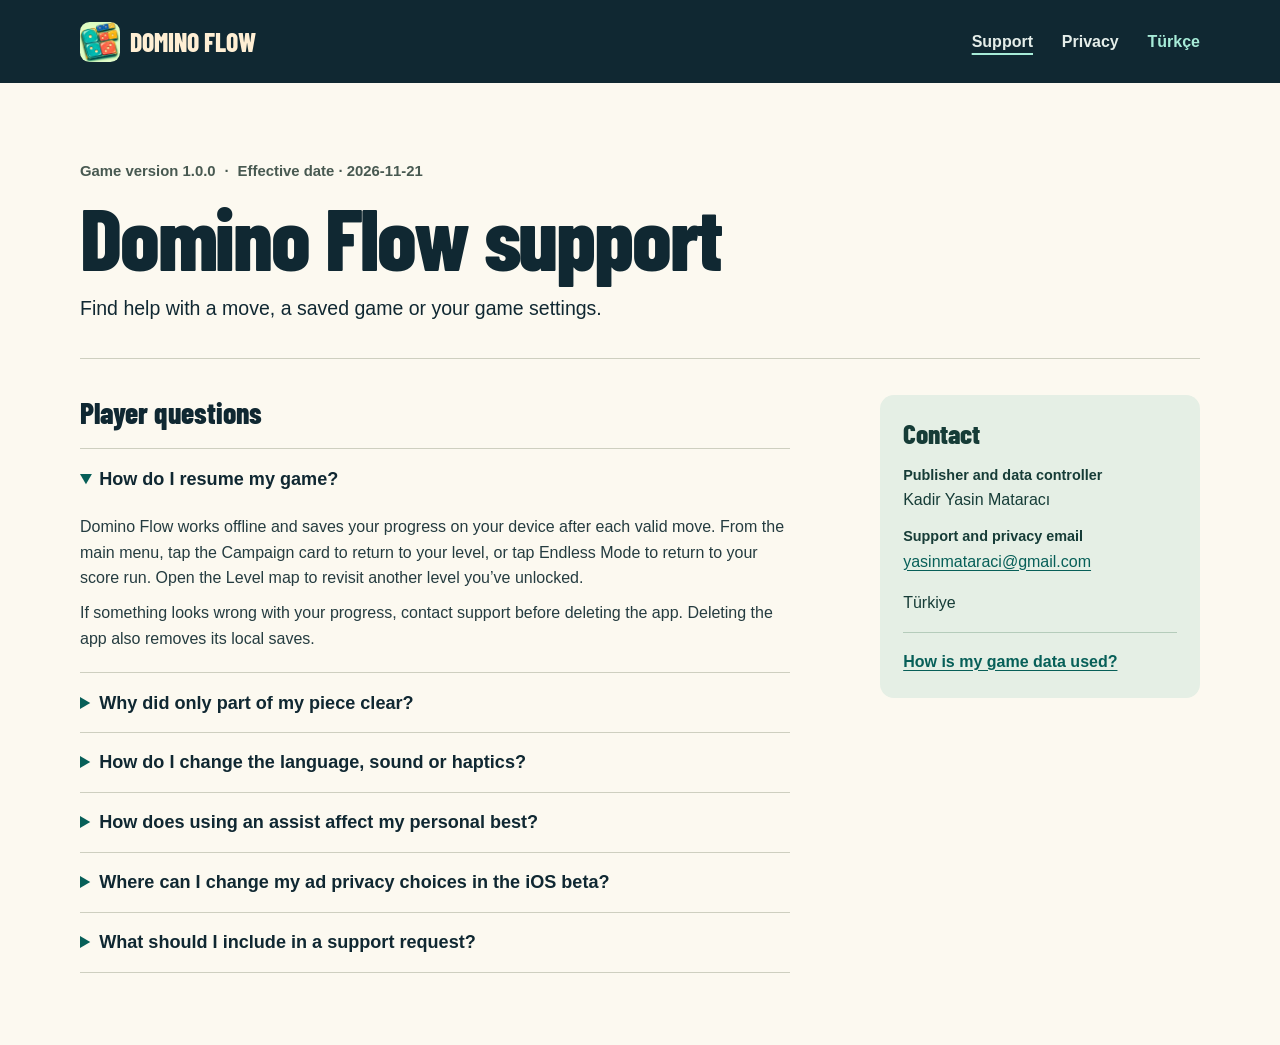
==== index.html @ 03ee372d "Publish Domino Flow support and privacy pages in English and Turkish" ====
<!doctype html>
<html lang="en"><head><meta charset="utf-8"><meta name="viewport" content="width=device-width,initial-scale=1">
<title>Domino Flow support · Domino Flow</title><meta name="description" content="Find help with a move, a saved game or your game settings.">
<meta name="theme-color" content="#102832"><link rel="icon" href="assets/icon.png"><link rel="stylesheet" href="assets/style.css"></head>
<body><a class="skip" href="#main">Skip to content</a>
<header><div class="shell head"><a class="brand" href="index.html"><img src="assets/icon.png" width="40" height="40" alt=""><span>DOMINO FLOW</span></a>
<nav aria-label="Pages"><a href="index.html" aria-current="page">Support</a><a href="privacy/index.html">Privacy</a><a class="lang" lang="tr" hreflang="tr" href="tr/index.html">Türkçe</a></nav></div></header>
<main id="main" class="shell"><div class="intro"><div class="meta">Game version 1.0.0 <span>·</span> Effective date · 2026-11-21</div>
<h1>Domino Flow support</h1><p>Find help with a move, a saved game or your game settings.</p></div><div class="layout">
<aside><h2>Contact</h2><dl><dt>Publisher and data controller</dt><dd>Kadir Yasin Mataracı</dd><dt>Support and privacy email</dt><dd><a href="mailto:yasinmataraci@gmail.com">yasinmataraci@gmail.com</a></dd></dl><p>Türkiye</p><a class="related" href="privacy/index.html">How is my game data used?</a></aside>
<article><h2 class="faq-title">Player questions</h2><details open><summary>How do I resume my game?</summary><p>Domino Flow works offline and saves your progress on your device after each valid move. From the main menu, tap the Campaign card to return to your level, or tap Endless Mode to return to your score run. Open the Level map to revisit another level you’ve unlocked.</p><p>If something looks wrong with your progress, contact support before deleting the app. Deleting the app also removes its local saves.</p></details><details><summary>Why did only part of my piece clear?</summary><p>The two colors match independently. A group clears when at least four cells of the same color connect along their edges. Touching at a corner doesn’t count. The other color stays on the board until it forms a group of its own.</p><p>To rotate a piece, tap it while it’s in the tray. Then drag it into an empty space on the board.</p></details><details><summary>How do I change the language, sound or haptics?</summary><p>Tap the gear in the upper-right corner of the main menu. In Settings, tap Language to switch between English and Turkish. If the game opens in Turkish, look for Dil. Sound and Haptics are on the same screen.</p></details><details><summary>How does using an assist affect my personal best?</summary><p>Select an available assist in the pause menu. You can use your free assist offline. The iOS beta may also offer an optional rewarded test ad for three extra campaign moves or two new Endless pieces. Any assist used in Endless Mode makes subsequent points in that run count toward your assisted best.</p></details><details><summary>Where can I change my ad privacy choices in the iOS beta?</summary><p>Open Settings → Privacy choices. When Google offers a form for your device, tap the row to review your choices. The form uses your device language if that language is available for the message. If the form cannot load, you can retry later and continue playing.</p></details><details><summary>What should I include in a support request?</summary><p>Include your device model, operating system version, game version and what you did just before the issue appeared. Give the level number or say if you were playing Endless Mode. You can find the game version at the bottom of the Privacy policy screen in Settings. For a visual issue, a screenshot showing just the game can help.</p></details></article></div></main>
</body></html>
---- assets/style.css ----
@font-face{font-family:Flow;src:url(barlow-condensed-extrabold.ttf) format("truetype");font-display:swap}
:root{color-scheme:light;--paper:#fcf9f0;--ink:#102832;--muted:#485951;--edge:#cecfc0;--teal:#075f58;--mint:#a7ecd8}
*{box-sizing:border-box}body{margin:0;background:var(--paper);color:var(--ink);font:1rem/1.6 -apple-system,BlinkMacSystemFont,"Segoe UI",sans-serif}
a{color:var(--teal);text-underline-offset:.18em}a:focus-visible,summary:focus-visible{outline:3px solid #cf653e;outline-offset:4px}
.shell{max-width:70rem;width:calc(100% - 3rem);margin:auto}header{background:var(--ink);color:white}.head{display:flex;justify-content:space-between;align-items:center;min-height:5.2rem;gap:1rem}.brand{display:inline-flex;align-items:center;gap:.6rem;font:1.6rem/1 Flow,sans-serif;color:#ffefd4;text-decoration:none}.brand img{border-radius:.6rem}
nav{display:flex;align-items:center;gap:clamp(.6rem,3vw,1.8rem)}nav a{color:#e5eeea;text-decoration:none;min-height:44px;display:inline-flex;align-items:center;font-weight:580}nav a[aria-current]{text-decoration:underline;text-decoration-color:var(--mint);text-decoration-thickness:2px;text-underline-offset:.4em}nav a.lang{color:var(--mint)}
.skip{position:absolute;left:.5rem;top:-5rem;padding:.6rem;background:white}.skip:focus{top:.5rem}
.intro{padding:clamp(2.4rem,6vw,4.8rem) 0 2.1rem;border-bottom:1px solid var(--edge)}.meta{color:var(--muted);font-weight:590;font-size:.93rem}.meta span{margin:0 .3rem}h1,h2,summary{line-height:1.14}h1{font:clamp(3.2rem,7vw,5.5rem)/1 Flow,sans-serif;letter-spacing:-.025em;margin:.5rem 0 .85rem}.intro p{font-size:clamp(1.06rem,2vw,1.22rem);max-width:59ch;margin:0}
.layout{display:grid;grid-template-columns:minmax(0,1fr) minmax(15rem,20rem);column-gap:clamp(2rem,7vw,7rem);align-items:start;padding:2.25rem 0 4.5rem}aside{grid-column:2;grid-row:1;background:#e5efe5;border-radius:14px;padding:1.45rem;color:#163c37;overflow-wrap:anywhere}article{grid-column:1;grid-row:1}h2{font:1.85rem/1.15 Flow,sans-serif;margin:0 0 .7rem}aside h2{font-size:1.7rem}dl{margin:.9rem 0}dt{font-size:.9rem;font-weight:700}dd{margin:0 0 .8rem}.related{display:block;border-top:1px solid #b5ccbb;padding-top:1rem;font-weight:650}.faq-title{margin-bottom:1.2rem}article section{border-bottom:1px solid var(--edge);padding:0 0 1.05rem;margin:0 0 1.5rem}article p{margin:.6rem 0;color:#253c40}details{border-top:1px solid var(--edge);padding:.25rem 0}details:last-child{border-bottom:1px solid var(--edge)}summary{font-size:1.13rem;font-weight:650;padding:.95rem 0;cursor:pointer}summary::marker{color:var(--teal)}details[open]{padding-bottom:.7rem}
@media(max-width:45rem){.shell{width:calc(100% - 2rem)}.layout{display:flex;flex-direction:column;gap:1.6rem;padding:1.5rem 0 3rem}.layout>*{width:100%}aside{padding:1.05rem 1.2rem}aside dl{display:flex;align-items:baseline;gap:.15rem .65rem;flex-wrap:wrap}aside dt,aside dd{margin:0}aside dt:not(:first-child){flex-basis:100%;margin-top:.5rem}.head{min-height:4.6rem;flex-wrap:wrap;gap:0 .8rem;padding:.3rem 0}.brand{font-size:1.32rem}.brand img{width:30px;height:30px}nav{gap:.75rem}nav a{font-size:.94rem}}
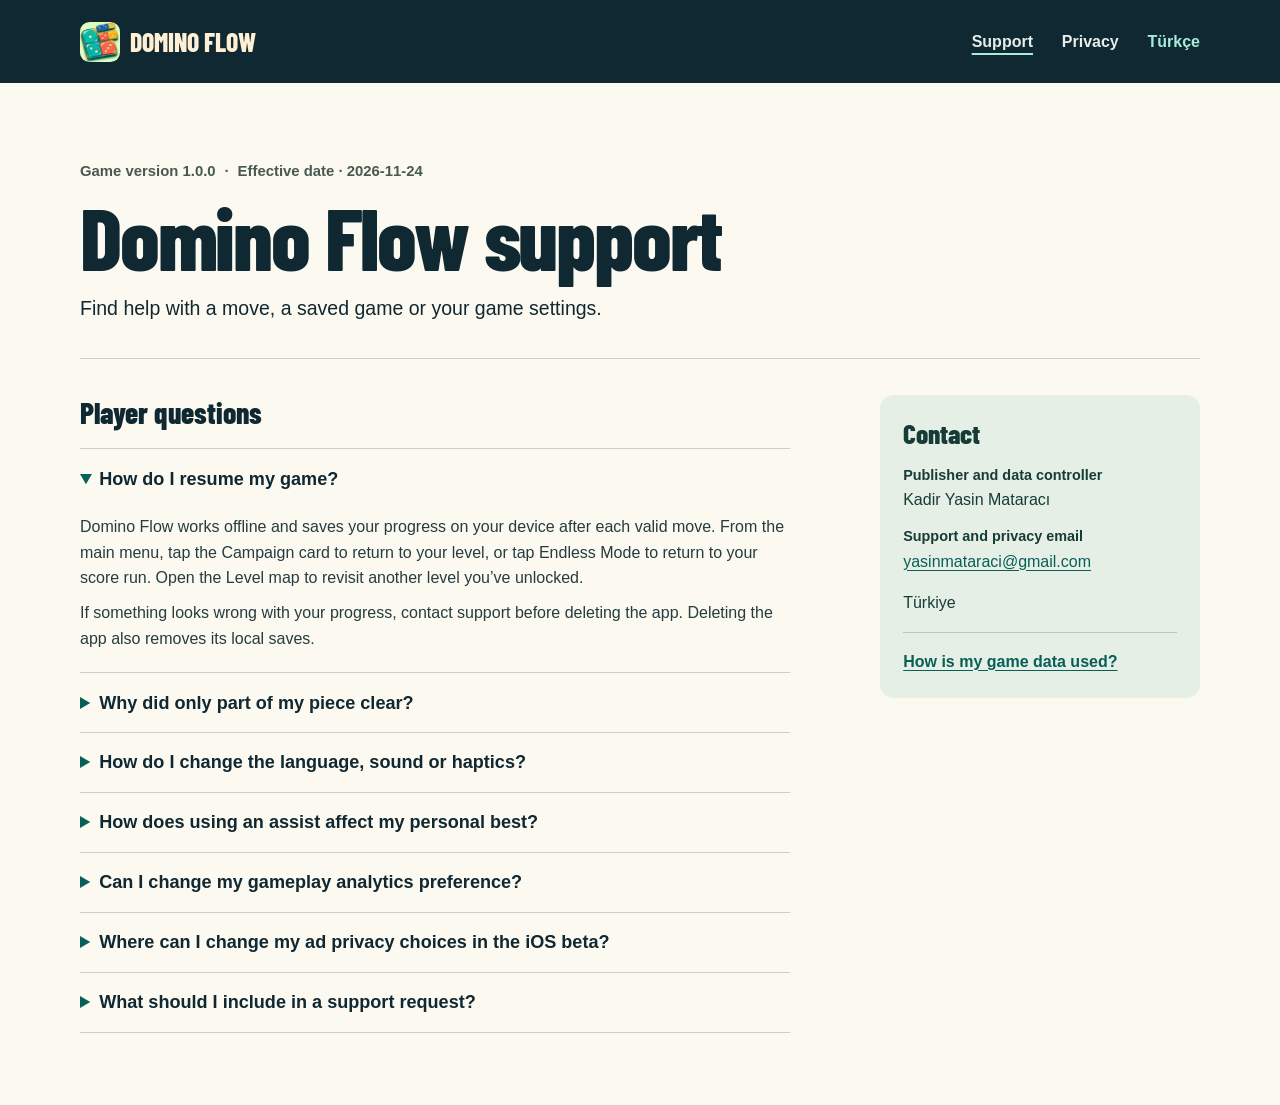
==== commit 92570c94: "Explain optional Campaign and Endless analytics for iOS beta 20" ====
--- a/index.html
+++ b/index.html
@@ -5,8 +5,8 @@
 <body><a class="skip" href="#main">Skip to content</a>
 <header><div class="shell head"><a class="brand" href="index.html"><img src="assets/icon.png" width="40" height="40" alt=""><span>DOMINO FLOW</span></a>
 <nav aria-label="Pages"><a href="index.html" aria-current="page">Support</a><a href="privacy/index.html">Privacy</a><a class="lang" lang="tr" hreflang="tr" href="tr/index.html">Türkçe</a></nav></div></header>
-<main id="main" class="shell"><div class="intro"><div class="meta">Game version 1.0.0 <span>·</span> Effective date · 2026-11-21</div>
+<main id="main" class="shell"><div class="intro"><div class="meta">Game version 1.0.0 <span>·</span> Effective date · 2026-11-24</div>
 <h1>Domino Flow support</h1><p>Find help with a move, a saved game or your game settings.</p></div><div class="layout">
 <aside><h2>Contact</h2><dl><dt>Publisher and data controller</dt><dd>Kadir Yasin Mataracı</dd><dt>Support and privacy email</dt><dd><a href="mailto:yasinmataraci@gmail.com">yasinmataraci@gmail.com</a></dd></dl><p>Türkiye</p><a class="related" href="privacy/index.html">How is my game data used?</a></aside>
-<article><h2 class="faq-title">Player questions</h2><details open><summary>How do I resume my game?</summary><p>Domino Flow works offline and saves your progress on your device after each valid move. From the main menu, tap the Campaign card to return to your level, or tap Endless Mode to return to your score run. Open the Level map to revisit another level you’ve unlocked.</p><p>If something looks wrong with your progress, contact support before deleting the app. Deleting the app also removes its local saves.</p></details><details><summary>Why did only part of my piece clear?</summary><p>The two colors match independently. A group clears when at least four cells of the same color connect along their edges. Touching at a corner doesn’t count. The other color stays on the board until it forms a group of its own.</p><p>To rotate a piece, tap it while it’s in the tray. Then drag it into an empty space on the board.</p></details><details><summary>How do I change the language, sound or haptics?</summary><p>Tap the gear in the upper-right corner of the main menu. In Settings, tap Language to switch between English and Turkish. If the game opens in Turkish, look for Dil. Sound and Haptics are on the same screen.</p></details><details><summary>How does using an assist affect my personal best?</summary><p>Select an available assist in the pause menu. You can use your free assist offline. The iOS beta may also offer an optional rewarded test ad for three extra campaign moves or two new Endless pieces. Any assist used in Endless Mode makes subsequent points in that run count toward your assisted best.</p></details><details><summary>Where can I change my ad privacy choices in the iOS beta?</summary><p>Open Settings → Privacy choices. When Google offers a form for your device, tap the row to review your choices. The form uses your device language if that language is available for the message. If the form cannot load, you can retry later and continue playing.</p></details><details><summary>What should I include in a support request?</summary><p>Include your device model, operating system version, game version and what you did just before the issue appeared. Give the level number or say if you were playing Endless Mode. You can find the game version at the bottom of the Privacy policy screen in Settings. For a visual issue, a screenshot showing just the game can help.</p></details></article></div></main>
+<article><h2 class="faq-title">Player questions</h2><details open><summary>How do I resume my game?</summary><p>Domino Flow works offline and saves your progress on your device after each valid move. From the main menu, tap the Campaign card to return to your level, or tap Endless Mode to return to your score run. Open the Level map to revisit another level you’ve unlocked.</p><p>If something looks wrong with your progress, contact support before deleting the app. Deleting the app also removes its local saves.</p></details><details><summary>Why did only part of my piece clear?</summary><p>The two colors match independently. A group clears when at least four cells of the same color connect along their edges. Touching at a corner doesn’t count. The other color stays on the board until it forms a group of its own.</p><p>To rotate a piece, tap it while it’s in the tray. Then drag it into an empty space on the board.</p></details><details><summary>How do I change the language, sound or haptics?</summary><p>Tap the gear in the upper-right corner of the main menu. In Settings, tap Language to switch between English and Turkish. If the game opens in Turkish, look for Dil. Sound and Haptics are on the same screen.</p></details><details><summary>How does using an assist affect my personal best?</summary><p>In build 20, choose an available assist in the pause or results menu and finish the rewarded ad. Endless Mode offers Shuffle board and Undo. Levels offer three extra moves and Undo. Shuffle clears at least one group when enough matching tiles are present. It preserves the two offered pieces and the score. Endless Mode shows one personal best.</p></details><details><summary>Can I change my gameplay analytics preference?</summary><p>Yes. In build 20, open Settings → Gameplay analytics. This setting covers Campaign and Endless Mode. You can continue playing with sharing off.</p></details><details><summary>Where can I change my ad privacy choices in the iOS beta?</summary><p>Open Settings → Privacy choices. When Google offers a form for your device, tap the row to review your choices. The form uses your device language if that language is available for the message. If the form cannot load, you can retry later and continue playing.</p></details><details><summary>What should I include in a support request?</summary><p>Include your device model, operating system version, game version and what you did just before the issue appeared. Give the level number or say if you were playing Endless Mode. You can find the game version at the bottom of the Privacy policy screen in Settings. For a visual issue, a screenshot showing just the game can help.</p></details></article></div></main>
 </body></html>
